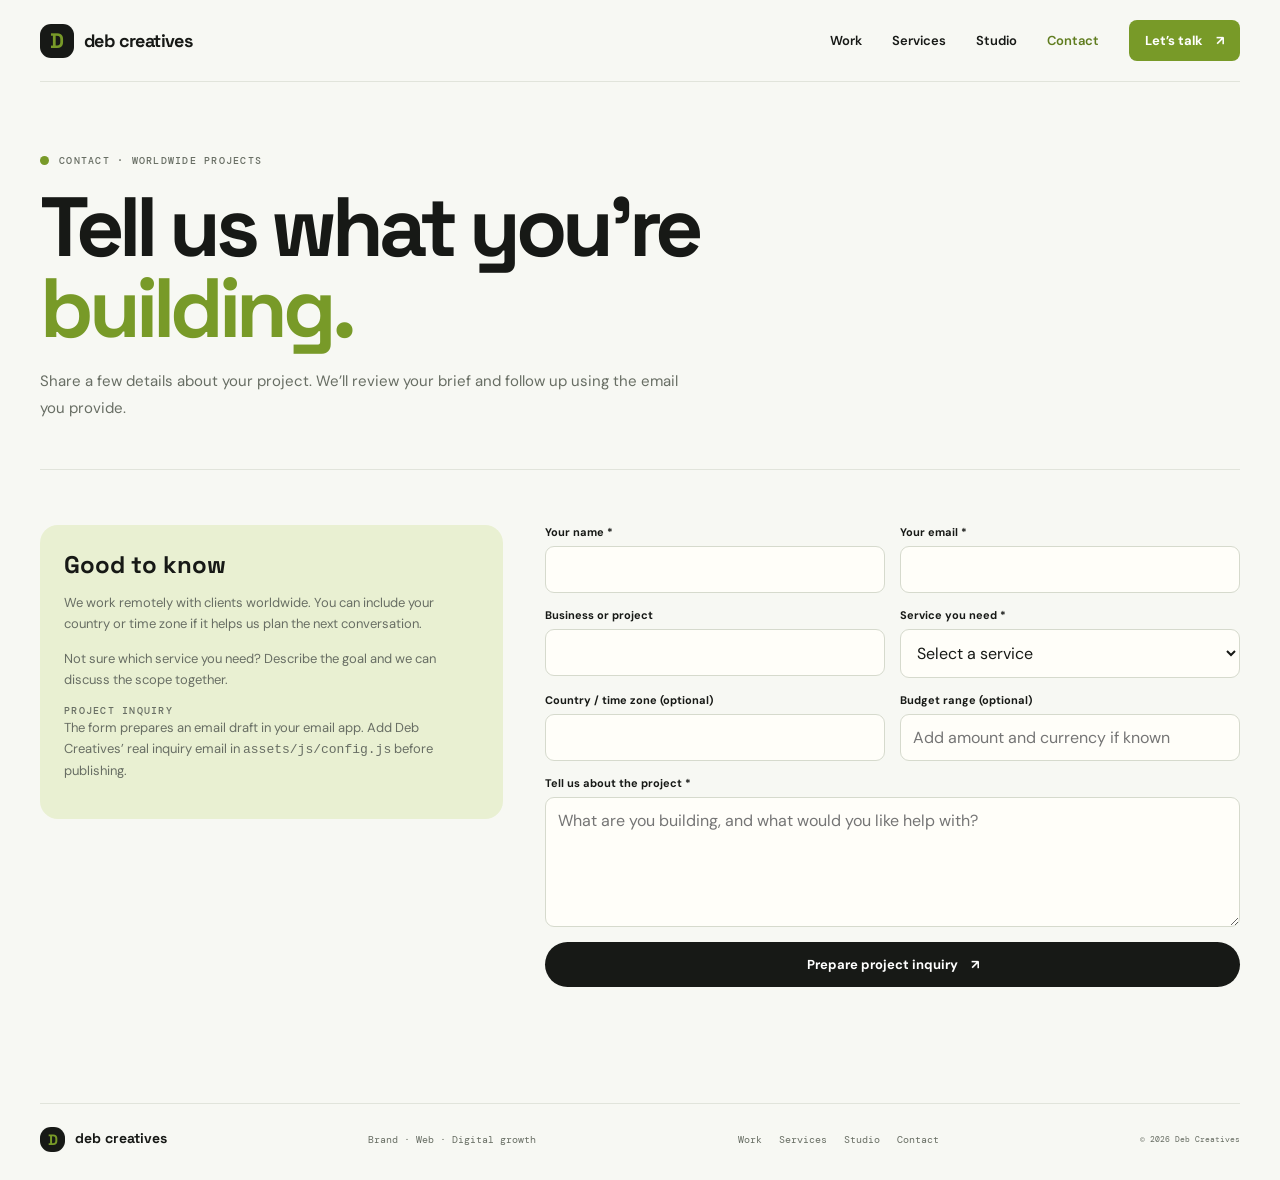
==== contact.html @ 6b605f2e "Add files via upload Add Deb Creatives website files" ====
<!doctype html><html lang="en"><head><meta charset="utf-8"><meta name="viewport" content="width=device-width,initial-scale=1"><meta name="theme-color" content="#f7f8f3"><meta name="description" content="Tell Deb Creatives about your project. The studio works remotely with clients worldwide."><title>Start a project | Deb Creatives</title><link rel="stylesheet" href="assets/css/styles.css"></head><body><header class="wrap topbar"><a class="logo" href="index.html" aria-label="Deb Creatives home"><span class="logo-mark">D</span> deb creatives</a><button class="menu-button" aria-label="Open navigation" aria-expanded="false">☰</button><nav class="nav"><a href="work.html">Work</a><a href="services.html">Services</a><a href="studio.html">Studio</a><a href="contact.html" aria-current="page">Contact</a><a class="nav-cta" href="contact.html">Let’s talk <span>↗</span></a></nav></header><main>
<section class="wrap page-hero"><div class="eyebrow">Contact · Worldwide projects</div><h1>Tell us what you’re <em>building.</em></h1><p>Share a few details about your project. We’ll review your brief and follow up using the email you provide.</p></section>
<section class="wrap contact-layout"><aside class="contact-side"><h2>Good to know</h2><p>We work remotely with clients worldwide. You can include your country or time zone if it helps us plan the next conversation.</p><p>Not sure which service you need? Describe the goal and we can discuss the scope together.</p><div class="kicker">Project inquiry</div><p class="form-note">The form prepares an email draft in your email app. Add Deb Creatives’ real inquiry email in <code>assets/js/config.js</code> before publishing.</p></aside><form class="contact-form" id="project-inquiry"><div class="field"><label for="name">Your name *</label><input id="name" name="name" autocomplete="name" required></div><div class="field"><label for="email">Your email *</label><input id="email" name="email" type="email" autocomplete="email" required></div><div class="field"><label for="business">Business or project</label><input id="business" name="business" autocomplete="organization"></div><div class="field"><label for="service">Service you need *</label><select id="service" name="service" required><option value="" selected disabled>Select a service</option><option>Brand & Design</option><option>Web & Products</option><option>Marketing & Growth</option><option>Automation</option><option>Not sure yet</option></select></div><div class="field"><label for="country">Country / time zone (optional)</label><input id="country" name="country" autocomplete="country-name"></div><div class="field"><label for="budget">Budget range (optional)</label><input id="budget" name="budget" placeholder="Add amount and currency if known"></div><div class="field full"><label for="details">Tell us about the project *</label><textarea id="details" name="details" required placeholder="What are you building, and what would you like help with?"></textarea></div><div class="field full"><button class="button" type="submit">Prepare project inquiry <span>↗</span></button><p class="form-status" aria-live="polite"></p></div></form></section>
</main><footer class="wrap footer"><a class="footer-brand" href="index.html"><span class="logo-mark">D</span> deb creatives</a><span>Brand · Web · Digital growth</span><div class="footer-links"><a href="work.html">Work</a><a href="services.html">Services</a><a href="studio.html">Studio</a><a href="contact.html">Contact</a></div><small>© <span data-year></span> Deb Creatives</small></footer><script src="assets/js/config.js"></script><script src="assets/js/main.js"></script></body></html>
---- assets/css/styles.css ----
@import url('https://fonts.googleapis.com/css2?family=DM+Mono:wght@400;500&family=DM+Sans:wght@400;500;600;700&family=Space+Grotesk:wght@400;500;600;700&display=swap');
:root{--paper:#f7f8f3;--ink:#171916;--muted:#686e64;--line:#e1e4db;--green:#789a28;--green-dark:#5f7c1e;--pale:#e9f0d2;--paler:#f0f4e3;--coral:#ff9275;--white:#fffef9;--display:'Space Grotesk',sans-serif;--body:'DM Sans',sans-serif;--mono:'DM Mono',monospace;--max:1200px}
*{box-sizing:border-box}html{scroll-behavior:smooth}body{margin:0;background:var(--paper);color:var(--ink);font-family:var(--body);-webkit-font-smoothing:antialiased}a{color:inherit;text-decoration:none}img{display:block;max-width:100%}button,input,select,textarea{font:inherit}.wrap{width:min(var(--max),calc(100% - 48px));margin-inline:auto}.topbar{height:82px;border-bottom:1px solid var(--line);display:flex;align-items:center;justify-content:space-between;position:relative;z-index:10}.logo{display:inline-flex;align-items:center;gap:10px;font:700 18px var(--display);letter-spacing:-.6px}.logo-mark{width:34px;height:34px;border-radius:11px;background:var(--ink);color:var(--green);display:grid;place-items:center;font:700 21px var(--display)}.nav{display:flex;align-items:center;gap:30px;font-size:13px;font-weight:600}.nav a:not(.nav-cta):hover,.nav a[aria-current=page]{color:var(--green-dark)}.nav-cta,.button{display:inline-flex;align-items:center;justify-content:center;gap:13px;border:0;border-radius:999px;background:var(--ink);color:white;padding:14px 19px;font-size:13px;font-weight:700;transition:transform .18s,background .18s}.nav-cta{border-radius:8px;background:var(--green);color:white;padding:12px 16px}.nav-cta:hover,.button:hover{background:var(--green-dark);transform:translateY(-2px)}.button.light{background:transparent;color:var(--ink);border:1px solid #d0d4c9}.button.light:hover{background:var(--white)}.menu-button{display:none;border:0;background:none;color:var(--ink);font-size:25px;padding:5px}.eyebrow,.kicker{font:500 10px var(--mono);letter-spacing:1.25px;text-transform:uppercase;color:var(--muted)}.eyebrow{display:flex;align-items:center;gap:10px}.eyebrow:before{content:'';width:9px;height:9px;border-radius:50%;background:var(--green)}h1,h2,h3,p{margin-top:0}h1,h2,h3{font-family:var(--display)}.hero{display:grid;grid-template-columns:1.04fr .96fr;gap:38px;align-items:center;padding:76px 0 75px;min-height:640px}.hero h1{font-size:clamp(58px,7vw,94px);line-height:.94;letter-spacing:-6px;margin:24px 0}.hero h1 em{font-style:normal;color:var(--green)}.hero-copy{font-size:16px;line-height:1.75;color:var(--muted);max-width:500px}.actions{display:flex;align-items:center;gap:12px;flex-wrap:wrap;margin-top:26px}.hero-art{height:430px;position:relative;isolation:isolate}.hero-art:before{content:'';position:absolute;right:3%;top:8%;width:330px;height:330px;border-radius:50%;background:var(--pale);z-index:-1}.hero-art:after{content:'';position:absolute;right:3%;top:1%;width:130px;height:130px;border:1px solid var(--ink);border-radius:50%;z-index:-1}.art-label{position:absolute;left:2%;top:1%;font:10px var(--mono);letter-spacing:1px}.poster{position:absolute;left:9%;top:15%;width:59%;height:68%;background:var(--ink);color:var(--white);padding:22px;transform:rotate(-7deg);box-shadow:13px 15px 0 var(--green);border-radius:14px}.poster small{font:9px var(--mono);letter-spacing:.8px;color:var(--green)}.poster strong{display:block;margin-top:34px;font:700 clamp(29px,3.2vw,43px)/.98 var(--display);letter-spacing:-2px;max-width:230px}.poster .poster-foot{position:absolute;bottom:18px;left:22px;font:9px var(--mono);color:#c8cbc1}.poster-orb{position:absolute;right:-28px;bottom:-28px;width:180px;height:180px;border-radius:50%;background:radial-gradient(circle at 50% 50%,var(--coral) 0 22%,#f7d796 23% 38%,#b8cf6a 39% 58%,#526441 59% 100%)}.sticker{position:absolute;right:3%;bottom:9%;width:112px;height:112px;border-radius:50%;background:var(--green);display:grid;place-items:center;text-align:center;color:white;font:700 12px/1.3 var(--display);transform:rotate(8deg);border:5px solid var(--paper)}.ticker{background:var(--ink);color:var(--paper);overflow:hidden;white-space:nowrap;padding:13px 0;font:10px var(--mono);letter-spacing:1.4px}.ticker-track{display:inline-flex;align-items:center;gap:25px;animation:marquee 28s linear infinite}.ticker i{font-style:normal;color:var(--green);font-size:16px}@keyframes marquee{to{transform:translateX(-50%)}}.section{padding:88px 0}.section-head{display:flex;align-items:end;justify-content:space-between;gap:20px;margin-bottom:30px}.section-title{font:700 clamp(38px,5.3vw,64px)/.98 var(--display);letter-spacing:-3.6px;margin:12px 0 0}.text-link{font-size:12px;font-weight:700;border-bottom:1px solid var(--ink);padding:0 0 5px}.work-grid{display:grid;grid-template-columns:1.12fr .88fr;gap:18px}.project-card{min-height:390px;padding:21px;position:relative;overflow:hidden;display:flex;flex-direction:column;justify-content:space-between;border-radius:22px}.project-card.wishora{background:#dcebb1}.project-card.jiggo{background:#e7edcf;margin-top:58px;min-height:330px}.project-meta{font:10px var(--mono);letter-spacing:.9px;text-transform:uppercase;z-index:2}.project-art{position:absolute;inset:18% 8% 18% 28%;border:8px solid var(--ink);border-radius:18px;background:var(--white);box-shadow:10px 12px 0 #ffffff75;transform:rotate(5deg);display:grid;place-items:center}.phone{width:96px;height:164px;border:5px solid var(--ink);border-radius:19px;background:#fff2de;box-shadow:inset 0 7px 0 var(--ink);display:flex;flex-direction:column;align-items:center;justify-content:center;gap:9px;font:700 13px var(--display)}.phone:before{content:'';width:34px;height:34px;background:var(--coral);border-radius:50%}.phone small{font:8px var(--mono);font-weight:400}.project-card.jiggo .project-art{inset:15% 8% 22% 23%;background:#20231e;transform:rotate(-5deg)}.app-ui{width:78%;height:76%;border-radius:9px;background:var(--white);padding:14px;color:var(--ink);font-size:10px}.app-ui b{font:700 11px var(--display)}.app-ui .scan{height:57%;border-radius:7px;background:var(--pale);margin-top:12px;display:grid;place-items:center;font-size:25px;color:var(--green)}.app-ui .line{height:4px;border-radius:4px;background:#d8ddcd;margin-top:8px;width:76%}.project-bottom{display:flex;align-items:end;justify-content:space-between;gap:10px;z-index:2}.project-bottom h3{font:700 25px/1.05 var(--display);letter-spacing:-1px;margin:0}.round-arrow{width:40px;height:40px;border-radius:50%;background:var(--ink);color:white;display:grid;place-items:center;font-size:18px;flex:none}.services-band{background:var(--ink);color:var(--paper);border-radius:28px;padding:52px;margin:24px auto 0;position:relative;overflow:hidden}.services-band:after{content:'D';position:absolute;right:10px;top:-94px;color:#242820;font:700 300px/.9 var(--display);pointer-events:none}.services-band .kicker{color:#bec3b5}.services-band .section-title{position:relative;z-index:1;max-width:630px}.service-grid{display:grid;grid-template-columns:repeat(3,1fr);margin-top:38px;border-top:1px solid #43483b;position:relative;z-index:1}.service-card{padding:20px 22px 4px 0;border-bottom:1px solid #43483b;min-height:158px}.service-card+.service-card{padding-left:22px;border-left:1px solid #43483b}.service-num{font:10px var(--mono);color:var(--green)}.service-card h3{font:600 19px var(--display);margin:18px 0 8px}.service-card p{font-size:12px;line-height:1.65;color:#b7bdb0;max-width:260px;margin:0}.about-strip{display:grid;grid-template-columns:.85fr 1.15fr;align-items:center;gap:76px;padding:86px 0}.about-art{height:300px;background:var(--pale);position:relative;overflow:hidden;padding:22px;border-radius:22px}.about-art .big-d{position:absolute;left:20px;bottom:-33px;font:700 245px/.8 var(--display);letter-spacing:-26px}.about-art .orbit{position:absolute;right:18px;top:28px;width:150px;height:150px;border:1px solid var(--ink);border-radius:50%}.about-art .orbit:after{content:'';position:absolute;width:42px;height:42px;right:4px;top:22px;border-radius:50%;background:var(--coral)}.about-copy p{font-size:14px;line-height:1.8;color:var(--muted);max-width:550px;margin:20px 0}.chips{display:flex;flex-wrap:wrap;gap:8px}.chip{border:1px solid #d4d9ca;border-radius:999px;padding:8px 11px;font:10px var(--mono)}.steps{border-top:1px solid var(--line);padding-top:50px}.steps-grid{display:grid;grid-template-columns:repeat(4,1fr);gap:18px;margin-top:32px}.step{border-top:2px solid var(--green);padding-top:14px}.step span{font:10px var(--mono);color:var(--muted)}.step h3{font:600 17px var(--display);margin:11px 0 7px}.step p{font-size:12px;line-height:1.65;color:var(--muted);max-width:220px;margin:0}.cta-band{background:var(--green);padding:43px 48px;border-radius:24px;margin:74px auto 32px;display:flex;justify-content:space-between;align-items:center;gap:22px;position:relative;overflow:hidden}.cta-band:after{content:'↗';position:absolute;right:210px;bottom:-90px;font:280px/.8 var(--display);color:#8eaa49;pointer-events:none}.cta-band .kicker{color:#263512;position:relative;z-index:1}.cta-band h2{font:700 clamp(36px,5vw,58px)/.98 var(--display);letter-spacing:-3px;margin:10px 0;position:relative;z-index:1;max-width:650px}.cta-band p{font-size:13px;margin:0;position:relative;z-index:1}.cta-band .button{position:relative;z-index:2;white-space:nowrap}.page-hero{padding:72px 0 48px;border-bottom:1px solid var(--line)}.page-hero h1{font:700 clamp(48px,7vw,84px)/.96 var(--display);letter-spacing:-5px;max-width:900px;margin:20px 0}.page-hero h1 em{font-style:normal;color:var(--green)}.page-hero p{font-size:15px;line-height:1.75;color:var(--muted);max-width:660px;margin:0}.filter-row{display:flex;gap:8px;flex-wrap:wrap;margin-bottom:25px}.filter-button{border:1px solid var(--line);border-radius:999px;background:transparent;padding:9px 13px;font-size:11px;font-weight:600;cursor:pointer}.filter-button.active,.filter-button:hover{background:var(--ink);color:white;border-color:var(--ink)}.portfolio-grid{display:grid;grid-template-columns:1fr 1fr;gap:18px}.portfolio-item{border-radius:22px;overflow:hidden;background:var(--white);border:1px solid var(--line)}.portfolio-visual{min-height:300px;display:grid;place-items:center;position:relative;overflow:hidden;background:var(--pale)}.portfolio-visual.purple{background:#e4e7dd}.portfolio-visual.dark{background:#23271f}.portfolio-visual .project-art{position:relative;inset:auto;width:65%;height:205px}.portfolio-visual .phone{height:155px}.portfolio-visual .brand-poster{width:70%;min-height:200px;background:var(--ink);color:white;border-radius:12px;padding:22px;transform:rotate(-4deg);box-shadow:10px 12px 0 var(--green)}.brand-poster small{font:9px var(--mono);color:var(--green)}.brand-poster strong{display:block;font:700 30px/1 var(--display);max-width:210px;margin-top:24px}.portfolio-copy{padding:20px 21px 22px}.portfolio-copy .kicker{font-size:9px}.portfolio-copy h2{font:700 24px var(--display);letter-spacing:-1px;margin:9px 0}.portfolio-copy p{font-size:12px;line-height:1.7;color:var(--muted);margin:0;max-width:520px}.portfolio-item[hidden]{display:none}.service-detail-grid{display:grid;grid-template-columns:1fr 1fr;gap:14px}.detail-card{padding:26px;background:var(--white);border:1px solid var(--line);border-radius:18px}.detail-card .service-num{font-size:11px}.detail-card h2{font:700 26px var(--display);letter-spacing:-1.2px;margin:15px 0 9px}.detail-card p{font-size:13px;line-height:1.7;color:var(--muted)}.detail-card ul{padding-left:18px;margin:12px 0 0;color:#4c5148;font-size:12px;line-height:1.9}.studio-grid{display:grid;grid-template-columns:1fr 1fr;gap:20px}.studio-card{padding:28px;background:var(--pale);border-radius:20px;min-height:205px}.studio-card:nth-child(2){background:#e9eddf}.studio-card h2{font:700 25px var(--display);letter-spacing:-1px;margin:14px 0 8px}.studio-card p{font-size:13px;line-height:1.7;color:var(--muted);margin:0}.contact-layout{display:grid;grid-template-columns:.8fr 1.2fr;gap:42px;padding:55px 0 80px}.contact-side{padding:24px;background:var(--pale);border-radius:18px;height:max-content}.contact-side h2{font:700 24px var(--display);margin:0 0 12px}.contact-side p{font-size:13px;line-height:1.65;color:var(--muted)}.contact-form{display:grid;grid-template-columns:1fr 1fr;gap:15px}.field{display:flex;flex-direction:column;gap:7px}.field.full{grid-column:1/-1}.field label{font-size:11px;font-weight:700}.field input,.field select,.field textarea{width:100%;border:1px solid #d6dacd;border-radius:9px;background:var(--white);padding:12px;color:var(--ink);outline:none}.field input:focus,.field select:focus,.field textarea:focus{border-color:var(--green);box-shadow:0 0 0 3px #789a2825}.field textarea{min-height:130px;resize:vertical}.form-note,.form-status{font-size:11px;color:var(--muted);line-height:1.6}.form-status{grid-column:1/-1;min-height:18px}.footer{border-top:1px solid var(--line);padding:23px 0 28px;display:flex;justify-content:space-between;align-items:center;gap:15px;color:var(--muted);font:10px var(--mono)}.footer-links{display:flex;gap:17px}.footer a:hover{color:var(--green-dark)}.footer-brand{color:var(--ink);font:700 14px var(--display)}.footer-brand .logo-mark{display:inline-grid;width:25px;height:25px;font-size:15px;vertical-align:middle;margin-right:6px}.visually-hidden{position:absolute;width:1px;height:1px;padding:0;margin:-1px;overflow:hidden;clip:rect(0,0,0,0);white-space:nowrap;border:0}
@media(max-width:820px){.wrap{width:min(var(--max),calc(100% - 36px))}.hero{grid-template-columns:1fr;padding:55px 0 48px;gap:18px}.hero h1{font-size:clamp(64px,12vw,92px)}.hero-art{height:370px;max-width:570px;width:100%;margin:auto}.hero-art:before{width:290px;height:290px}.project-card{min-height:340px}.project-card.jiggo{min-height:300px;margin-top:42px}.services-band{padding:42px 32px}.about-strip{gap:35px}.contact-layout{gap:25px}.footer{flex-wrap:wrap}}
@media(max-width:620px){.wrap{width:calc(100% - 30px)}.topbar{height:70px}.menu-button{display:block}.nav{display:none;position:absolute;top:70px;left:-15px;right:-15px;background:var(--paper);border-bottom:1px solid var(--line);padding:18px 22px 22px;align-items:stretch;flex-direction:column;gap:17px}.nav.open{display:flex}.nav-cta{align-self:flex-start}.hero{padding:42px 0 34px;min-height:0}.hero h1{font-size:clamp(58px,15.5vw,82px);letter-spacing:-4.8px;margin:22px 0 17px}.hero-copy{font-size:14px}.hero-art{height:315px;margin-top:5px}.hero-art:before{width:230px;height:230px;right:4%;top:10%}.hero-art:after{width:104px;height:104px}.poster{left:7%;top:17%;height:70%;width:63%;padding:18px}.poster strong{font-size:31px;margin-top:26px}.poster-orb{width:138px;height:138px}.sticker{width:91px;height:91px;font-size:10px;right:1%;bottom:7%}.section{padding:61px 0}.section-head{align-items:flex-start;flex-direction:column;gap:18px}.section-title{font-size:48px;letter-spacing:-3px}.work-grid,.portfolio-grid{grid-template-columns:1fr;gap:13px}.project-card{min-height:315px;padding:18px}.project-card.jiggo{margin-top:0;min-height:295px}.project-bottom h3{font-size:23px}.services-band{padding:35px 22px;margin-top:15px}.services-band .section-title{font-size:43px}.service-grid{grid-template-columns:1fr;margin-top:27px}.service-card{min-height:0;padding:18px 0}.service-card+.service-card{padding-left:0;border-left:0}.about-strip{grid-template-columns:1fr;gap:28px;padding:64px 0}.about-art{height:240px}.about-art .big-d{font-size:200px}.steps{padding-top:39px}.steps-grid{grid-template-columns:1fr 1fr;row-gap:23px}.step{min-height:112px}.cta-band{padding:31px 23px;margin:56px auto 25px;align-items:flex-start;flex-direction:column}.cta-band h2{font-size:43px}.cta-band:after{right:-12px;bottom:-38px;font-size:170px}.page-hero{padding:49px 0 34px}.page-hero h1{font-size:clamp(48px,13vw,70px);letter-spacing:-3.7px;margin:17px 0}.page-hero p{font-size:14px}.portfolio-visual{min-height:250px}.service-detail-grid,.studio-grid{grid-template-columns:1fr}.detail-card{padding:22px}.contact-layout{grid-template-columns:1fr;padding:32px 0 58px}.contact-form{grid-template-columns:1fr}.field.full{grid-column:auto}.form-status{grid-column:auto}.footer{align-items:flex-start;flex-direction:column;gap:13px}.footer-links{flex-wrap:wrap}.footer small{order:4}}
@media(prefers-reduced-motion:reduce){*,*:before,*:after{scroll-behavior:auto!important;animation:none!important;transition:none!important}}
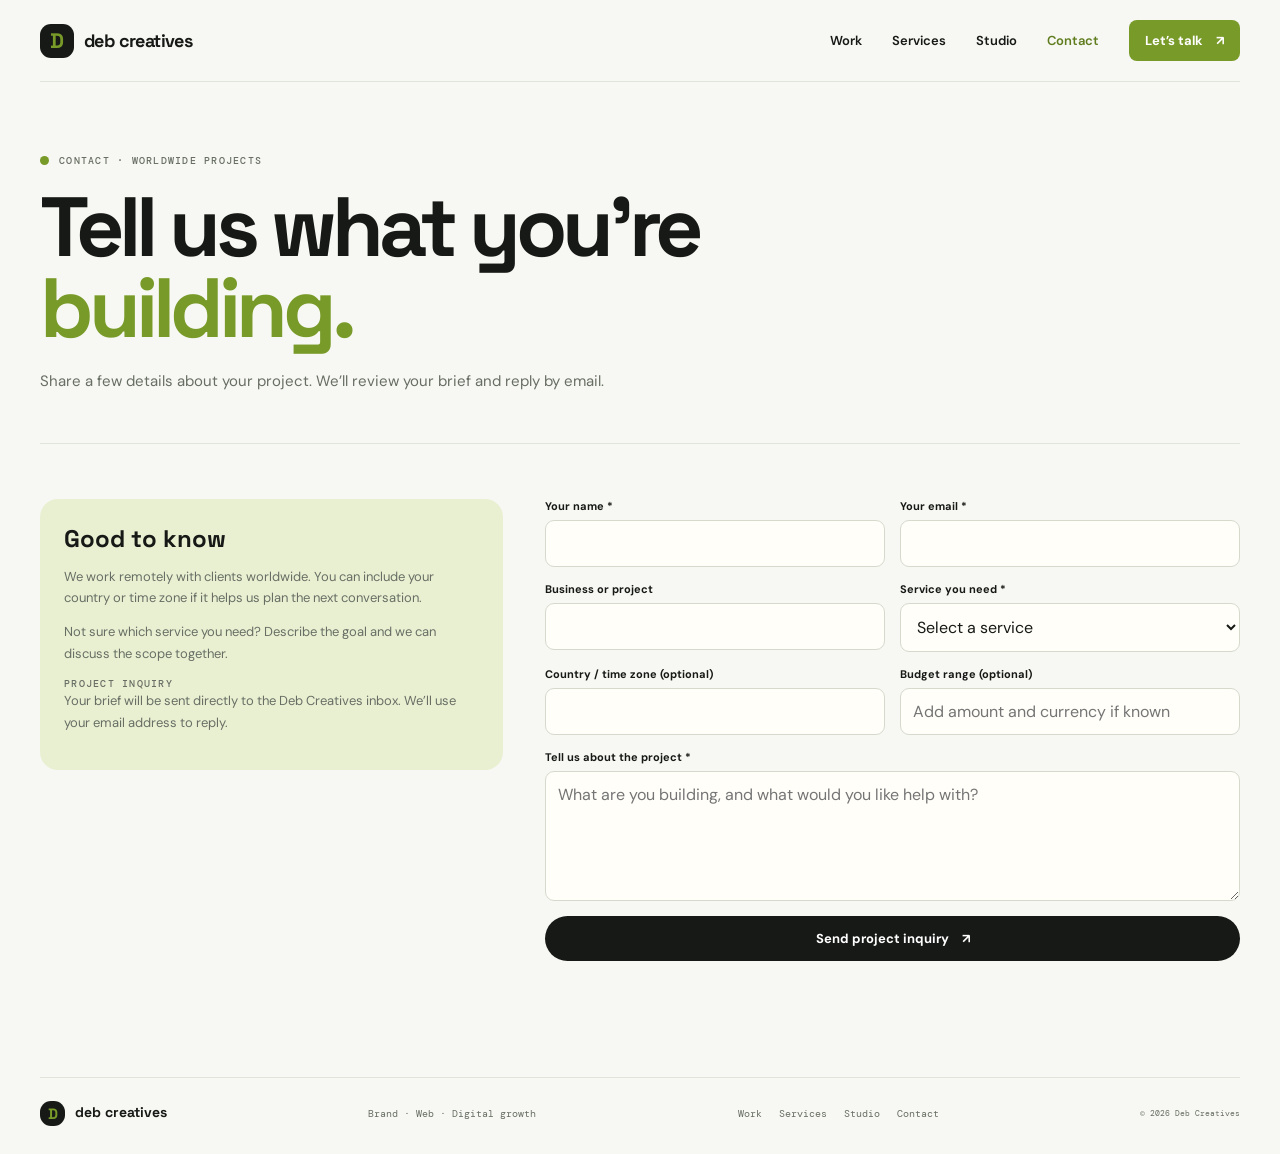
==== commit 978ff65e: "Connect project inquiry form to server handler" ====
--- a/contact.html
+++ b/contact.html
@@ -1,4 +1,91 @@
-<!doctype html><html lang="en"><head><meta charset="utf-8"><meta name="viewport" content="width=device-width,initial-scale=1"><meta name="theme-color" content="#f7f8f3"><meta name="description" content="Tell Deb Creatives about your project. The studio works remotely with clients worldwide."><title>Start a project | Deb Creatives</title><link rel="stylesheet" href="assets/css/styles.css"></head><body><header class="wrap topbar"><a class="logo" href="index.html" aria-label="Deb Creatives home"><span class="logo-mark">D</span> deb creatives</a><button class="menu-button" aria-label="Open navigation" aria-expanded="false">☰</button><nav class="nav"><a href="work.html">Work</a><a href="services.html">Services</a><a href="studio.html">Studio</a><a href="contact.html" aria-current="page">Contact</a><a class="nav-cta" href="contact.html">Let’s talk <span>↗</span></a></nav></header><main>
-<section class="wrap page-hero"><div class="eyebrow">Contact · Worldwide projects</div><h1>Tell us what you’re <em>building.</em></h1><p>Share a few details about your project. We’ll review your brief and follow up using the email you provide.</p></section>
-<section class="wrap contact-layout"><aside class="contact-side"><h2>Good to know</h2><p>We work remotely with clients worldwide. You can include your country or time zone if it helps us plan the next conversation.</p><p>Not sure which service you need? Describe the goal and we can discuss the scope together.</p><div class="kicker">Project inquiry</div><p class="form-note">The form prepares an email draft in your email app. Add Deb Creatives’ real inquiry email in <code>assets/js/config.js</code> before publishing.</p></aside><form class="contact-form" id="project-inquiry"><div class="field"><label for="name">Your name *</label><input id="name" name="name" autocomplete="name" required></div><div class="field"><label for="email">Your email *</label><input id="email" name="email" type="email" autocomplete="email" required></div><div class="field"><label for="business">Business or project</label><input id="business" name="business" autocomplete="organization"></div><div class="field"><label for="service">Service you need *</label><select id="service" name="service" required><option value="" selected disabled>Select a service</option><option>Brand & Design</option><option>Web & Products</option><option>Marketing & Growth</option><option>Automation</option><option>Not sure yet</option></select></div><div class="field"><label for="country">Country / time zone (optional)</label><input id="country" name="country" autocomplete="country-name"></div><div class="field"><label for="budget">Budget range (optional)</label><input id="budget" name="budget" placeholder="Add amount and currency if known"></div><div class="field full"><label for="details">Tell us about the project *</label><textarea id="details" name="details" required placeholder="What are you building, and what would you like help with?"></textarea></div><div class="field full"><button class="button" type="submit">Prepare project inquiry <span>↗</span></button><p class="form-status" aria-live="polite"></p></div></form></section>
-</main><footer class="wrap footer"><a class="footer-brand" href="index.html"><span class="logo-mark">D</span> deb creatives</a><span>Brand · Web · Digital growth</span><div class="footer-links"><a href="work.html">Work</a><a href="services.html">Services</a><a href="studio.html">Studio</a><a href="contact.html">Contact</a></div><small>© <span data-year></span> Deb Creatives</small></footer><script src="assets/js/config.js"></script><script src="assets/js/main.js"></script></body></html>+<!doctype html>
+<html lang="en">
+<head>
+<meta charset="utf-8">
+<meta name="viewport" content="width=device-width,initial-scale=1">
+<meta name="theme-color" content="#f7f8f3">
+<meta name="description" content="Tell Deb Creatives about your project. The studio works remotely with clients worldwide.">
+<title>Start a project | Deb Creatives</title>
+<link rel="stylesheet" href="assets/css/styles.css">
+</head>
+<body>
+<header class="wrap topbar">
+  <a class="logo" href="index.html" aria-label="Deb Creatives home"><span class="logo-mark">D</span> deb creatives</a>
+  <button class="menu-button" aria-label="Open navigation" aria-expanded="false">☰</button>
+  <nav class="nav">
+    <a href="work.html">Work</a><a href="services.html">Services</a><a href="studio.html">Studio</a>
+    <a href="contact.html" aria-current="page">Contact</a>
+    <a class="nav-cta" href="contact.html">Let’s talk <span>↗</span></a>
+  </nav>
+</header>
+<main>
+  <section class="wrap page-hero">
+    <div class="eyebrow">Contact · Worldwide projects</div>
+    <h1>Tell us what you’re <em>building.</em></h1>
+    <p>Share a few details about your project. We’ll review your brief and reply by email.</p>
+  </section>
+  <section class="wrap contact-layout">
+    <aside class="contact-side">
+      <h2>Good to know</h2>
+      <p>We work remotely with clients worldwide. You can include your country or time zone if it helps us plan the next conversation.</p>
+      <p>Not sure which service you need? Describe the goal and we can discuss the scope together.</p>
+      <div class="kicker">Project inquiry</div>
+      <p class="form-note">Your brief will be sent directly to the Deb Creatives inbox. We’ll use your email address to reply.</p>
+    </aside>
+    <form class="contact-form" id="project-inquiry" action="send-inquiry.php" method="post">
+      <div class="visually-hidden" aria-hidden="true">
+        <label for="website">Leave this field blank</label>
+        <input id="website" name="website" tabindex="-1" autocomplete="off">
+      </div>
+      <div class="field">
+        <label for="name">Your name *</label>
+        <input id="name" name="name" autocomplete="name" maxlength="120" required>
+      </div>
+      <div class="field">
+        <label for="email">Your email *</label>
+        <input id="email" name="email" type="email" autocomplete="email" maxlength="254" required>
+      </div>
+      <div class="field">
+        <label for="business">Business or project</label>
+        <input id="business" name="business" autocomplete="organization" maxlength="160">
+      </div>
+      <div class="field">
+        <label for="service">Service you need *</label>
+        <select id="service" name="service" required>
+          <option value="" selected disabled>Select a service</option>
+          <option>Brand &amp; Design</option>
+          <option>Web &amp; Products</option>
+          <option>Marketing &amp; Growth</option>
+          <option>Automation</option>
+          <option>Not sure yet</option>
+        </select>
+      </div>
+      <div class="field">
+        <label for="country">Country / time zone (optional)</label>
+        <input id="country" name="country" autocomplete="country-name" maxlength="120">
+      </div>
+      <div class="field">
+        <label for="budget">Budget range (optional)</label>
+        <input id="budget" name="budget" maxlength="120" placeholder="Add amount and currency if known">
+      </div>
+      <div class="field full">
+        <label for="details">Tell us about the project *</label>
+        <textarea id="details" name="details" maxlength="5000" required placeholder="What are you building, and what would you like help with?"></textarea>
+      </div>
+      <div class="field full">
+        <button class="button" type="submit">Send project inquiry <span>↗</span></button>
+        <p class="form-status" aria-live="polite"></p>
+      </div>
+    </form>
+  </section>
+</main>
+<footer class="wrap footer">
+  <a class="footer-brand" href="index.html"><span class="logo-mark">D</span> deb creatives</a>
+  <span>Brand · Web · Digital growth</span>
+  <div class="footer-links"><a href="work.html">Work</a><a href="services.html">Services</a><a href="studio.html">Studio</a><a href="contact.html">Contact</a></div>
+  <small>© <span data-year></span> Deb Creatives</small>
+</footer>
+<script src="assets/js/config.js"></script>
+<script src="assets/js/main.js"></script>
+</body>
+</html>
